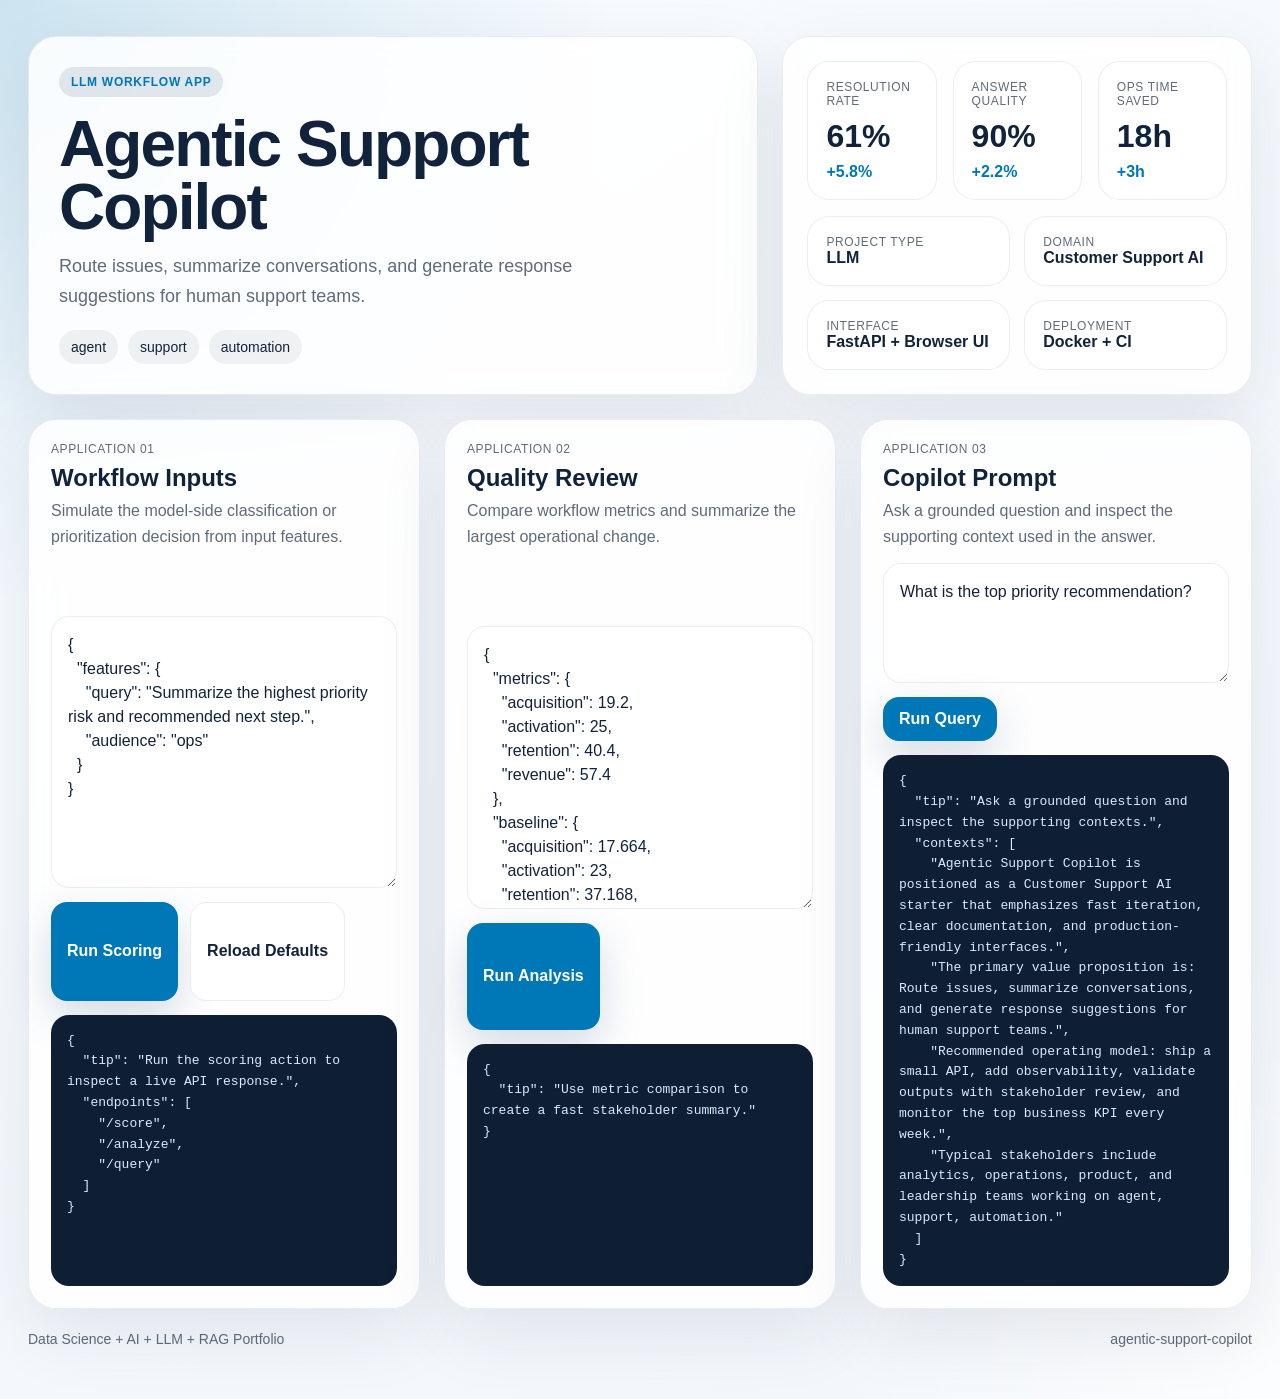
==== src/app/web/index.html @ 56e9114d "Publish production-ready portfolio project" ====
<!doctype html>
        <html lang="en">
        <head>
          <meta charset="utf-8">
          <meta name="viewport" content="width=device-width, initial-scale=1">
          <title>Agentic Support Copilot</title>
          <link rel="stylesheet" href="./styles.css">
          <style>:root { --accent: #0077b6; }</style>
        </head>
        <body>
          <div class="page">
            <section class="hero">
              <div class="panel hero-copy">
                <span class="eyebrow">LLM Workflow App</span>
                <h1 id="project-title">Agentic Support Copilot</h1>
                <p id="project-summary" class="lead">Route issues, summarize conversations, and generate response suggestions for human support teams.</p>
                <ul id="project-tags" class="tag-list">
                  <li>agent</li><li>support</li><li>automation</li>
                </ul>
              </div>
              <div class="panel hero-side">
                <div class="metric-grid">
                  <article class='card'><span>Resolution Rate</span><strong>61%</strong><em>+5.8%</em></article>
<article class='card'><span>Answer Quality</span><strong>90%</strong><em>+2.2%</em></article>
<article class='card'><span>Ops Time Saved</span><strong>18h</strong><em>+3h</em></article>
                </div>
                <div class="mini-grid">
                  <article class='mini-card'><span>Project Type</span><strong>LLM</strong></article><article class='mini-card'><span>Domain</span><strong>Customer Support AI</strong></article><article class='mini-card'><span>Interface</span><strong>FastAPI + Browser UI</strong></article><article class='mini-card'><span>Deployment</span><strong>Docker + CI</strong></article>
                </div>
              </div>
            </section>
            <section class="app-grid">
              <article class="panel module">
                <div class="module-header">
                  <span>Application 01</span>
                  <h2>Workflow Inputs</h2>
                  <p>Simulate the model-side classification or prioritization decision from input features.</p>
                </div>
                <textarea id="score-input"></textarea>
                <div class="button-row">
                  <button id="run-score">Run Scoring</button>
                  <button id="load-defaults" class="secondary" type="button">Reload Defaults</button>
                </div>
                <pre id="score-output"></pre>
              </article>
              <article class="panel module">
                <div class="module-header">
                  <span>Application 02</span>
                  <h2>Quality Review</h2>
                  <p>Compare workflow metrics and summarize the largest operational change.</p>
                </div>
                <textarea id="analyze-input"></textarea>
                <div class="button-row">
                  <button id="run-analyze">Run Analysis</button>
                </div>
                <pre id="analyze-output"></pre>
              </article>
              <article class="panel module">
                <div class="module-header">
                  <span>Application 03</span>
                  <h2>Copilot Prompt</h2>
                  <p>Ask a grounded question and inspect the supporting context used in the answer.</p>
                </div>
                <textarea id="query-input" class="query-input"></textarea>
                <div class="button-row">
                  <button id="run-query">Run Query</button>
                </div>
                <pre id="query-output"></pre>
              </article>
            </section>
            <footer class="footer">
              <span>Data Science + AI + LLM + RAG Portfolio</span>
              <span>agentic-support-copilot</span>
            </footer>
          </div>
          <script id="bootstrap-data" type="application/json">{"project": {"slug": "agentic-support-copilot", "title": "Agentic Support Copilot", "project_type": "llm", "domain": "Customer Support AI", "summary": "Route issues, summarize conversations, and generate response suggestions for human support teams.", "tags": ["agent", "support", "automation"]}, "sample_features": {"query": "Summarize the highest priority risk and recommended next step.", "audience": "ops"}, "sample_metrics": {"acquisition": 19.2, "activation": 25.0, "retention": 40.4, "revenue": 57.4}, "sample_query": "What is the top priority recommendation?", "knowledge_base": ["Agentic Support Copilot is positioned as a Customer Support AI starter that emphasizes fast iteration, clear documentation, and production-friendly interfaces.", "The primary value proposition is: Route issues, summarize conversations, and generate response suggestions for human support teams.", "Recommended operating model: ship a small API, add observability, validate outputs with stakeholder review, and monitor the top business KPI every week.", "Typical stakeholders include analytics, operations, product, and leadership teams working on agent, support, automation."], "dashboard_metrics": [{"label": "Resolution Rate", "value": "61%", "delta": "+5.8%"}, {"label": "Answer Quality", "value": "90%", "delta": "+2.2%"}, {"label": "Ops Time Saved", "value": "18h", "delta": "+3h"}]}</script>
          <script src="./app.js"></script>
        </body>
        </html>
---- src/app/web/styles.css ----
:root {
  --accent: #3d5a80;
  --accent-soft: rgba(61, 90, 128, 0.14);
  --bg: #f2f6fb;
  --card: rgba(255, 255, 255, 0.86);
  --line: rgba(16, 32, 51, 0.08);
  --ink: #11233a;
  --muted: #5f6b7a;
  --success: #2a9d8f;
}
* { box-sizing: border-box; }
html, body { margin: 0; min-height: 100%; }
body {
  font-family: "Avenir Next", "Segoe UI", sans-serif;
  color: var(--ink);
  background:
    radial-gradient(circle at top left, color-mix(in srgb, var(--accent) 20%, white), transparent 32%),
    radial-gradient(circle at bottom right, rgba(255,255,255,0.82), transparent 24%),
    linear-gradient(145deg, #f8fbff, var(--bg));
}
.page {
  max-width: 1320px;
  margin: 0 auto;
  padding: 36px 28px 52px;
}
.hero {
  display: grid;
  grid-template-columns: 1.4fr 0.9fr;
  gap: 24px;
  margin-bottom: 24px;
}
.panel {
  background: var(--card);
  border: 1px solid var(--line);
  border-radius: 28px;
  box-shadow: 0 24px 70px rgba(17, 35, 58, 0.09);
  backdrop-filter: blur(16px);
}
.hero-copy {
  padding: 30px;
}
.eyebrow {
  display: inline-flex;
  align-items: center;
  gap: 8px;
  padding: 8px 12px;
  background: var(--accent-soft);
  color: var(--accent);
  border-radius: 999px;
  text-transform: uppercase;
  letter-spacing: 0.06em;
  font-size: 12px;
  font-weight: 700;
}
h1 {
  margin: 16px 0 14px;
  font-size: clamp(2.2rem, 5vw, 4rem);
  line-height: 0.98;
  letter-spacing: -0.03em;
}
.lead {
  font-size: 18px;
  line-height: 1.65;
  color: var(--muted);
  max-width: 60ch;
  margin: 0;
}
.tag-list {
  display: flex;
  flex-wrap: wrap;
  gap: 10px;
  list-style: none;
  margin: 18px 0 0;
  padding: 0;
}
.tag-list li {
  padding: 9px 12px;
  border-radius: 999px;
  background: rgba(17, 35, 58, 0.06);
  color: var(--ink);
  font-size: 14px;
}
.hero-side {
  padding: 24px;
  display: grid;
  gap: 16px;
  align-content: space-between;
}
.metric-grid {
  display: grid;
  grid-template-columns: repeat(3, minmax(0, 1fr));
  gap: 16px;
}
.metric-card,
.mini-card,
.card {
  background: white;
  border: 1px solid var(--line);
  border-radius: 22px;
  padding: 18px;
}
.metric-card span,
.card span,
.mini-card span,
.module-header span {
  display: block;
  color: var(--muted);
  text-transform: uppercase;
  letter-spacing: 0.05em;
  font-size: 12px;
}
.metric-card strong,
.card strong {
  display: block;
  font-size: 32px;
  margin-top: 10px;
}
.metric-card em,
.card em {
  display: inline-block;
  margin-top: 8px;
  font-style: normal;
  color: var(--accent);
  font-weight: 700;
}
.mini-grid {
  display: grid;
  grid-template-columns: repeat(2, minmax(0, 1fr));
  gap: 14px;
}
.app-grid {
  display: grid;
  grid-template-columns: repeat(3, minmax(0, 1fr));
  gap: 24px;
}
.module {
  padding: 22px;
  display: grid;
  gap: 14px;
}
.module-header h2 {
  margin: 8px 0 6px;
  font-size: 24px;
}
.module-header p {
  margin: 0;
  color: var(--muted);
  line-height: 1.6;
}
textarea, input, button {
  font: inherit;
}
textarea {
  width: 100%;
  min-height: 220px;
  resize: vertical;
  border: 1px solid var(--line);
  border-radius: 18px;
  padding: 16px;
  background: rgba(255,255,255,0.92);
  color: var(--ink);
  line-height: 1.5;
}
.query-input {
  min-height: 120px;
}
button {
  border: 0;
  border-radius: 16px;
  background: var(--accent);
  color: white;
  padding: 13px 16px;
  font-weight: 700;
  cursor: pointer;
  box-shadow: 0 16px 40px rgba(61, 90, 128, 0.22);
}
button.secondary {
  background: white;
  color: var(--ink);
  border: 1px solid var(--line);
  box-shadow: none;
}
.button-row {
  display: flex;
  gap: 12px;
  flex-wrap: wrap;
}
pre {
  margin: 0;
  white-space: pre-wrap;
  word-break: break-word;
  background: #0e1f34;
  color: #dce8ff;
  border-radius: 18px;
  padding: 16px;
  min-height: 180px;
  font-size: 13px;
  line-height: 1.6;
  overflow: auto;
}
.footer {
  display: flex;
  justify-content: space-between;
  margin-top: 22px;
  color: var(--muted);
  font-size: 14px;
}
@media (max-width: 1080px) {
  .hero, .app-grid { grid-template-columns: 1fr; }
  .metric-grid { grid-template-columns: 1fr; }
}
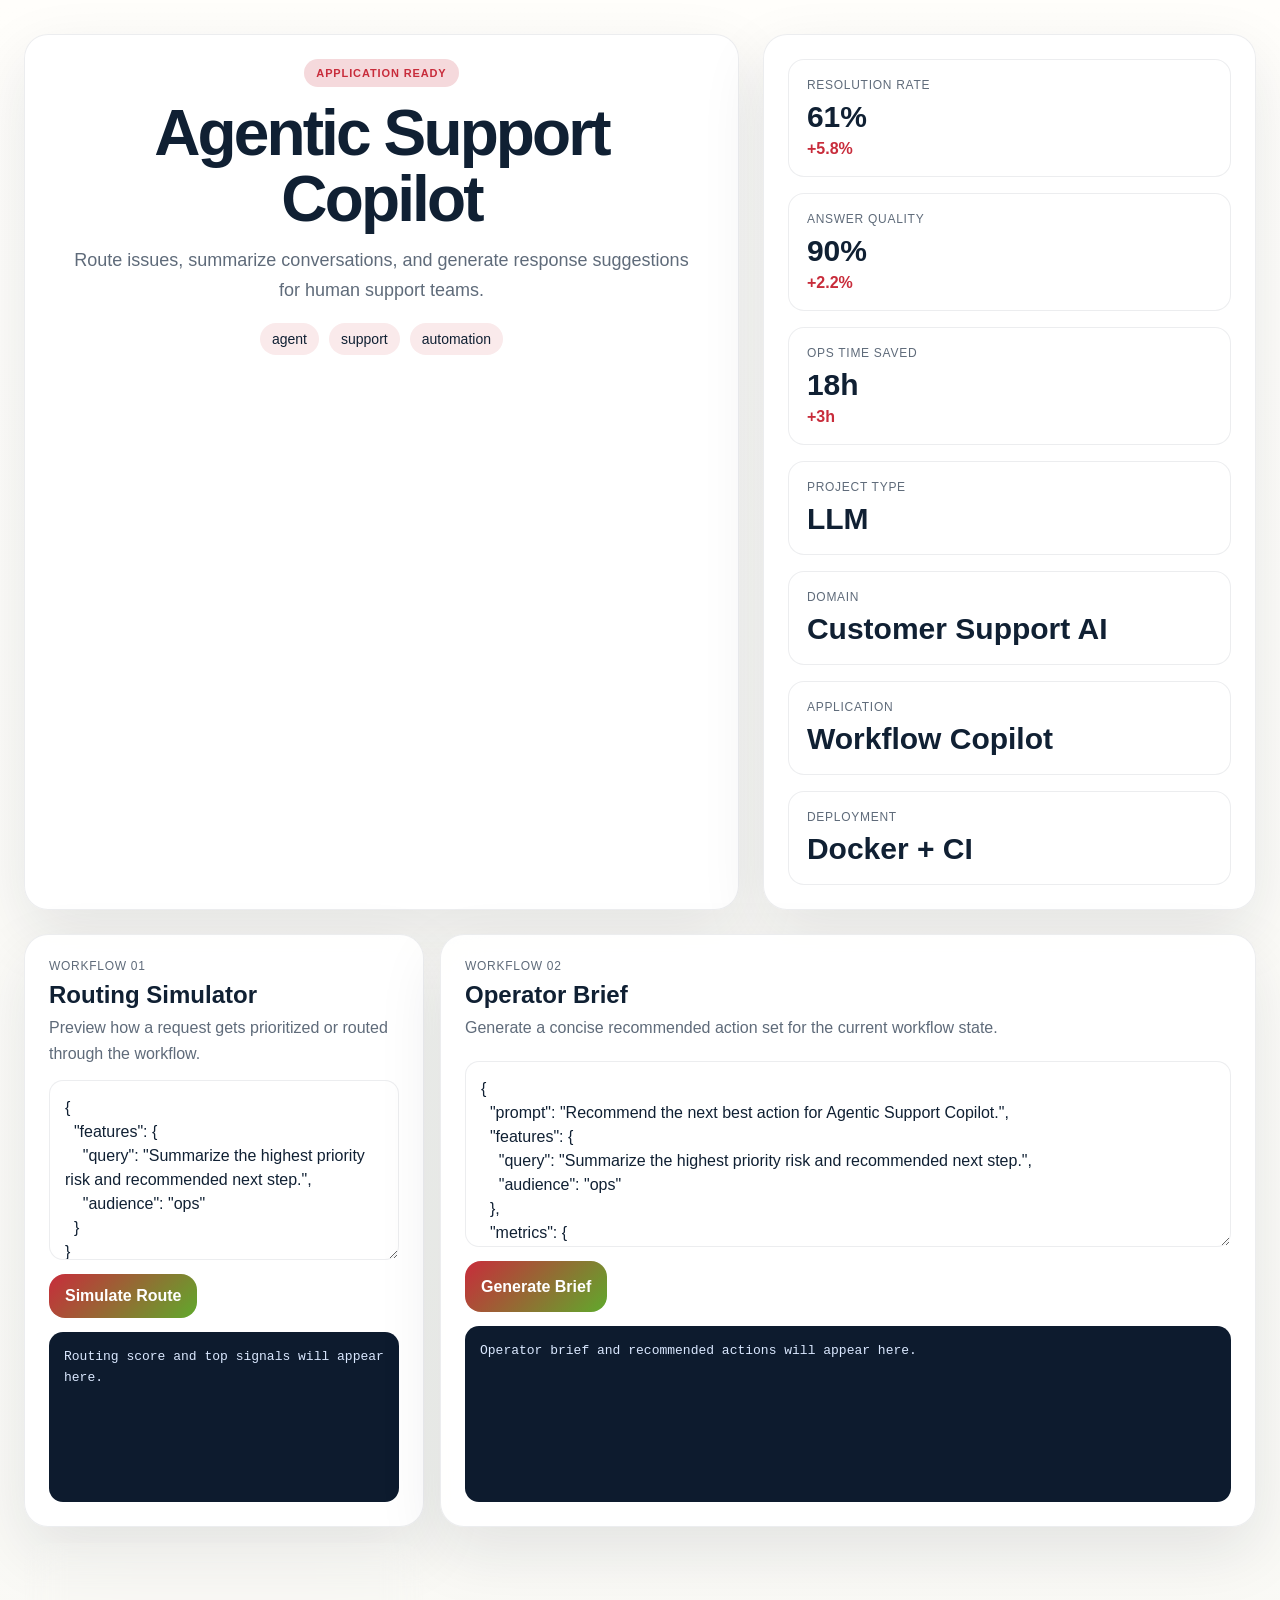
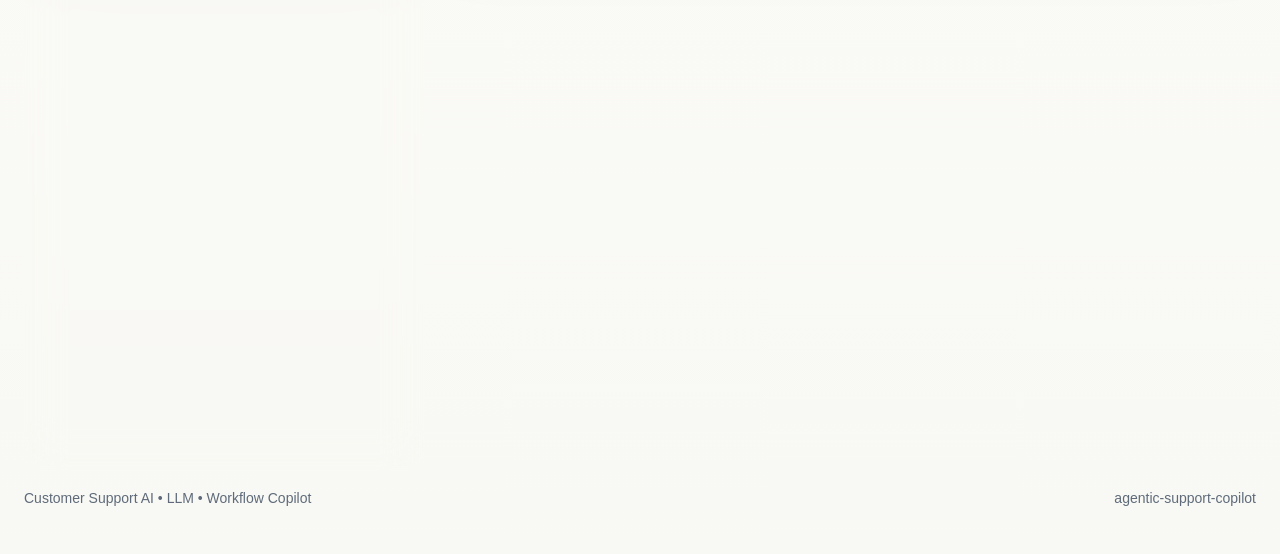
==== commit 3f3ced38: "Publish production-ready portfolio project" ====
--- a/src/app/web/index.html
+++ b/src/app/web/index.html
@@ -6,13 +6,12 @@
           <meta name="viewport" content="width=device-width, initial-scale=1">
           <title>Agentic Support Copilot</title>
           <link rel="stylesheet" href="./styles.css">
-          <style>:root { --accent: #0077b6; }</style>
         </head>
-        <body>
-          <div class="page">
+        <body class="surface-paper">
+          <div class="page layout-horizon eyebrow-solid headline-tall modules-2 hero-align-center">
             <section class="hero">
               <div class="panel hero-copy">
-                <span class="eyebrow">LLM Workflow App</span>
+                <span class="eyebrow" data-health>Workflow Copilot</span>
                 <h1 id="project-title">Agentic Support Copilot</h1>
                 <p id="project-summary" class="lead">Route issues, summarize conversations, and generate response suggestions for human support teams.</p>
                 <ul id="project-tags" class="tag-list">
@@ -26,55 +25,71 @@
 <article class='card'><span>Ops Time Saved</span><strong>18h</strong><em>+3h</em></article>
                 </div>
                 <div class="mini-grid">
-                  <article class='mini-card'><span>Project Type</span><strong>LLM</strong></article><article class='mini-card'><span>Domain</span><strong>Customer Support AI</strong></article><article class='mini-card'><span>Interface</span><strong>FastAPI + Browser UI</strong></article><article class='mini-card'><span>Deployment</span><strong>Docker + CI</strong></article>
+                  <article class='mini-card'><span>Project Type</span><strong>LLM</strong></article><article class='mini-card'><span>Domain</span><strong>Customer Support AI</strong></article><article class='mini-card'><span>Application</span><strong>Workflow Copilot</strong></article><article class='mini-card'><span>Deployment</span><strong>Docker + CI</strong></article>
                 </div>
               </div>
             </section>
             <section class="app-grid">
-              <article class="panel module">
-                <div class="module-header">
-                  <span>Application 01</span>
-                  <h2>Workflow Inputs</h2>
-                  <p>Simulate the model-side classification or prioritization decision from input features.</p>
-                </div>
-                <textarea id="score-input"></textarea>
-                <div class="button-row">
-                  <button id="run-score">Run Scoring</button>
-                  <button id="load-defaults" class="secondary" type="button">Reload Defaults</button>
-                </div>
-                <pre id="score-output"></pre>
-              </article>
-              <article class="panel module">
-                <div class="module-header">
-                  <span>Application 02</span>
-                  <h2>Quality Review</h2>
-                  <p>Compare workflow metrics and summarize the largest operational change.</p>
-                </div>
-                <textarea id="analyze-input"></textarea>
-                <div class="button-row">
-                  <button id="run-analyze">Run Analysis</button>
-                </div>
-                <pre id="analyze-output"></pre>
-              </article>
-              <article class="panel module">
-                <div class="module-header">
-                  <span>Application 03</span>
-                  <h2>Copilot Prompt</h2>
-                  <p>Ask a grounded question and inspect the supporting context used in the answer.</p>
-                </div>
-                <textarea id="query-input" class="query-input"></textarea>
-                <div class="button-row">
-                  <button id="run-query">Run Query</button>
-                </div>
-                <pre id="query-output"></pre>
-              </article>
+              <article class="panel module js-module span-normal">
+          <div class="module-header">
+            <span>Workflow 01</span>
+            <h2>Routing Simulator</h2>
+            <p>Preview how a request gets prioritized or routed through the workflow.</p>
+          </div>
+          <textarea class="js-input">{
+  &quot;features&quot;: {
+    &quot;query&quot;: &quot;Summarize the highest priority risk and recommended next step.&quot;,
+    &quot;audience&quot;: &quot;ops&quot;
+  }
+}</textarea>
+          <div class="button-row">
+            <button class="js-run" data-endpoint="/score" data-input-mode="json">Simulate Route</button>
+          </div>
+          <pre class="js-output">Routing score and top signals will appear here.</pre>
+        </article>
+<article class="panel module js-module span-wide">
+          <div class="module-header">
+            <span>Workflow 02</span>
+            <h2>Operator Brief</h2>
+            <p>Generate a concise recommended action set for the current workflow state.</p>
+          </div>
+          <textarea class="js-input">{
+  &quot;prompt&quot;: &quot;Recommend the next best action for Agentic Support Copilot.&quot;,
+  &quot;features&quot;: {
+    &quot;query&quot;: &quot;Summarize the highest priority risk and recommended next step.&quot;,
+    &quot;audience&quot;: &quot;ops&quot;
+  },
+  &quot;metrics&quot;: {
+    &quot;acquisition&quot;: 19.2,
+    &quot;activation&quot;: 25.0,
+    &quot;retention&quot;: 40.4,
+    &quot;revenue&quot;: 57.4
+  }
+}</textarea>
+          <div class="button-row">
+            <button class="js-run" data-endpoint="/recommend" data-input-mode="json">Generate Brief</button>
+          </div>
+          <pre class="js-output">Operator brief and recommended actions will appear here.</pre>
+        </article>
+<article class="panel module js-module span-normal">
+  <div class="module-header">
+    <span>Workflow 03</span>
+    <h2>Grounded Prompt</h2>
+    <p>Ask a targeted question and inspect the support context behind the answer.</p>
+  </div>
+  <textarea class="js-input module-input-text">What is the top priority recommendation for Agentic Support Copilot?</textarea>
+  <div class="button-row">
+    <button class="js-run" data-endpoint="/query" data-input-mode="text">Run Prompt</button>
+  </div>
+  <pre class="js-output">Grounded answer and context excerpts will appear here.</pre>
+</article>
             </section>
             <footer class="footer">
-              <span>Data Science + AI + LLM + RAG Portfolio</span>
+              <span>Customer Support AI • LLM • Workflow Copilot</span>
               <span>agentic-support-copilot</span>
             </footer>
           </div>
-          <script id="bootstrap-data" type="application/json">{"project": {"slug": "agentic-support-copilot", "title": "Agentic Support Copilot", "project_type": "llm", "domain": "Customer Support AI", "summary": "Route issues, summarize conversations, and generate response suggestions for human support teams.", "tags": ["agent", "support", "automation"]}, "sample_features": {"query": "Summarize the highest priority risk and recommended next step.", "audience": "ops"}, "sample_metrics": {"acquisition": 19.2, "activation": 25.0, "retention": 40.4, "revenue": 57.4}, "sample_query": "What is the top priority recommendation?", "knowledge_base": ["Agentic Support Copilot is positioned as a Customer Support AI starter that emphasizes fast iteration, clear documentation, and production-friendly interfaces.", "The primary value proposition is: Route issues, summarize conversations, and generate response suggestions for human support teams.", "Recommended operating model: ship a small API, add observability, validate outputs with stakeholder review, and monitor the top business KPI every week.", "Typical stakeholders include analytics, operations, product, and leadership teams working on agent, support, automation."], "dashboard_metrics": [{"label": "Resolution Rate", "value": "61%", "delta": "+5.8%"}, {"label": "Answer Quality", "value": "90%", "delta": "+2.2%"}, {"label": "Ops Time Saved", "value": "18h", "delta": "+3h"}]}</script>
+          <script id="bootstrap-data" type="application/json">{"project": {"slug": "agentic-support-copilot", "title": "Agentic Support Copilot", "project_type": "llm", "domain": "Customer Support AI", "summary": "Route issues, summarize conversations, and generate response suggestions for human support teams.", "tags": ["agent", "support", "automation"]}, "app_archetype": "copilot", "ui_profile": {"layout": "horizon", "surface": "paper", "font_stack": "\"Avenir Next\", \"Segoe UI\", sans-serif", "radius": 24, "shadow": 64, "eyebrow_style": "solid", "module_columns": 2, "hero_align": "center", "headline_mode": "tall"}, "app_modules": [{"label": "Workflow 01", "title": "Routing Simulator", "description": "Preview how a request gets prioritized or routed through the workflow.", "endpoint": "/score", "input_mode": "json", "cta": "Simulate Route", "prefill": "{\n  \"features\": {\n    \"query\": \"Summarize the highest priority risk and recommended next step.\",\n    \"audience\": \"ops\"\n  }\n}", "hint": "Routing score and top signals will appear here.", "span": "normal"}, {"label": "Workflow 02", "title": "Operator Brief", "description": "Generate a concise recommended action set for the current workflow state.", "endpoint": "/recommend", "input_mode": "json", "cta": "Generate Brief", "prefill": "{\n  \"prompt\": \"Recommend the next best action for Agentic Support Copilot.\",\n  \"features\": {\n    \"query\": \"Summarize the highest priority risk and recommended next step.\",\n    \"audience\": \"ops\"\n  },\n  \"metrics\": {\n    \"acquisition\": 19.2,\n    \"activation\": 25.0,\n    \"retention\": 40.4,\n    \"revenue\": 57.4\n  }\n}", "hint": "Operator brief and recommended actions will appear here.", "span": "wide"}, {"label": "Workflow 03", "title": "Grounded Prompt", "description": "Ask a targeted question and inspect the support context behind the answer.", "endpoint": "/query", "input_mode": "text", "cta": "Run Prompt", "prefill": "What is the top priority recommendation for Agentic Support Copilot?", "hint": "Grounded answer and context excerpts will appear here.", "span": "normal"}], "sample_features": {"query": "Summarize the highest priority risk and recommended next step.", "audience": "ops"}, "sample_metrics": {"acquisition": 19.2, "activation": 25.0, "retention": 40.4, "revenue": 57.4}, "knowledge_base": ["Agentic Support Copilot is positioned as a Customer Support AI starter that emphasizes fast iteration, clear documentation, and production-friendly interfaces.", "The primary value proposition is: Route issues, summarize conversations, and generate response suggestions for human support teams.", "Recommended operating model: ship a small API, add observability, validate outputs with stakeholder review, and monitor the top business KPI every week.", "Typical stakeholders include analytics, operations, product, and leadership teams working on agent, support, automation."], "dashboard_metrics": [{"label": "Resolution Rate", "value": "61%", "delta": "+5.8%"}, {"label": "Answer Quality", "value": "90%", "delta": "+2.2%"}, {"label": "Ops Time Saved", "value": "18h", "delta": "+3h"}]}</script>
           <script src="./app.js"></script>
         </body>
         </html>
--- a/src/app/web/styles.css
+++ b/src/app/web/styles.css
@@ -1,141 +1,185 @@
 
 :root {
-  --accent: #3d5a80;
-  --accent-soft: rgba(61, 90, 128, 0.14);
-  --bg: #f2f6fb;
+  --accent: #c82c3b;
+  --accent-2: #60a92c;
+  --accent-soft: color-mix(in srgb, var(--accent) 18%, white);
+  --radius: 24px;
+  --shadow-size: 64px;
+  --font-stack: "Avenir Next", "Segoe UI", sans-serif;
+  --bg: #f4f7fb;
   --card: rgba(255, 255, 255, 0.86);
   --line: rgba(16, 32, 51, 0.08);
-  --ink: #11233a;
+  --ink: #102033;
   --muted: #5f6b7a;
-  --success: #2a9d8f;
+  --output-bg: #0d1b2e;
+  --output-ink: #dae8ff;
 }
 * { box-sizing: border-box; }
 html, body { margin: 0; min-height: 100%; }
 body {
-  font-family: "Avenir Next", "Segoe UI", sans-serif;
+  font-family: var(--font-stack);
   color: var(--ink);
-  background:
-    radial-gradient(circle at top left, color-mix(in srgb, var(--accent) 20%, white), transparent 32%),
-    radial-gradient(circle at bottom right, rgba(255,255,255,0.82), transparent 24%),
-    linear-gradient(145deg, #f8fbff, var(--bg));
+  background: linear-gradient(145deg, #f8fbff, var(--bg));
+}
+body.surface-mist {
+  --bg: #eef4fb;
+  background:
+    radial-gradient(circle at top left, color-mix(in srgb, var(--accent) 18%, white), transparent 34%),
+    linear-gradient(145deg, #fbfdff, var(--bg));
+}
+body.surface-aurora {
+  --bg: #edf1ff;
+  background:
+    radial-gradient(circle at 0% 0%, color-mix(in srgb, var(--accent) 22%, white), transparent 38%),
+    radial-gradient(circle at 100% 100%, color-mix(in srgb, var(--accent-2) 20%, white), transparent 28%),
+    linear-gradient(135deg, #f7f8ff, var(--bg));
+}
+body.surface-sand {
+  --bg: #f5efe8;
+  --card: rgba(255, 251, 246, 0.9);
+  background:
+    linear-gradient(135deg, rgba(255,255,255,0.82), rgba(245, 239, 232, 0.98)),
+    radial-gradient(circle at top right, color-mix(in srgb, var(--accent) 16%, white), transparent 32%);
+}
+body.surface-slate {
+  --bg: #ecf0f7;
+  --card: rgba(248, 250, 255, 0.88);
+  background:
+    linear-gradient(160deg, #f7f9fc, var(--bg)),
+    radial-gradient(circle at bottom left, color-mix(in srgb, var(--accent-2) 16%, white), transparent 34%);
+}
+body.surface-paper {
+  --bg: #f8f8f4;
+  --card: rgba(255,255,255,0.93);
+  background:
+    linear-gradient(180deg, #fffefb, var(--bg));
+}
+body.surface-ink {
+  --bg: #0f1726;
+  --card: rgba(15, 23, 38, 0.88);
+  --line: rgba(226, 238, 255, 0.1);
+  --ink: #f5f8ff;
+  --muted: #b4c0cf;
+  --output-bg: rgba(255,255,255,0.06);
+  --output-ink: #f5f8ff;
+  background:
+    radial-gradient(circle at top left, color-mix(in srgb, var(--accent) 28%, transparent), transparent 42%),
+    linear-gradient(145deg, #09111d, var(--bg));
 }
 .page {
-  max-width: 1320px;
+  max-width: 1360px;
   margin: 0 auto;
-  padding: 36px 28px 52px;
-}
-.hero {
-  display: grid;
-  grid-template-columns: 1.4fr 0.9fr;
+  padding: 34px 24px 48px;
+  display: grid;
   gap: 24px;
-  margin-bottom: 24px;
 }
 .panel {
   background: var(--card);
   border: 1px solid var(--line);
-  border-radius: 28px;
-  box-shadow: 0 24px 70px rgba(17, 35, 58, 0.09);
-  backdrop-filter: blur(16px);
-}
-.hero-copy {
-  padding: 30px;
+  border-radius: var(--radius);
+  box-shadow: 0 24px var(--shadow-size) rgba(16, 32, 51, 0.1);
+  backdrop-filter: blur(18px);
+}
+.hero {
+  display: grid;
+  gap: 24px;
+}
+.hero-copy,
+.hero-side,
+.module {
+  padding: 24px;
 }
 .eyebrow {
   display: inline-flex;
   align-items: center;
   gap: 8px;
   padding: 8px 12px;
+  border-radius: 999px;
   background: var(--accent-soft);
   color: var(--accent);
-  border-radius: 999px;
   text-transform: uppercase;
-  letter-spacing: 0.06em;
-  font-size: 12px;
-  font-weight: 700;
+  letter-spacing: 0.08em;
+  font-size: 11px;
+  font-weight: 800;
+}
+.page.eyebrow-outline .eyebrow {
+  background: transparent;
+  border: 1px solid color-mix(in srgb, var(--accent) 40%, white);
+}
+.page.eyebrow-soft .eyebrow {
+  background: color-mix(in srgb, var(--accent) 12%, white);
+  color: color-mix(in srgb, var(--accent) 82%, black);
 }
 h1 {
-  margin: 16px 0 14px;
-  font-size: clamp(2.2rem, 5vw, 4rem);
-  line-height: 0.98;
-  letter-spacing: -0.03em;
-}
+  margin: 14px 0 12px;
+  font-size: clamp(2.2rem, 5vw, 4.4rem);
+  line-height: 0.96;
+  letter-spacing: -0.045em;
+}
+.page.headline-compact h1 { max-width: 10ch; }
+.page.headline-tall h1 { line-height: 1.03; font-size: clamp(2.4rem, 5vw, 4.8rem); }
 .lead {
+  margin: 0;
   font-size: 18px;
-  line-height: 1.65;
+  line-height: 1.68;
   color: var(--muted);
-  max-width: 60ch;
-  margin: 0;
+  max-width: 62ch;
 }
 .tag-list {
+  list-style: none;
   display: flex;
   flex-wrap: wrap;
   gap: 10px;
-  list-style: none;
   margin: 18px 0 0;
   padding: 0;
 }
 .tag-list li {
-  padding: 9px 12px;
+  padding: 8px 12px;
   border-radius: 999px;
-  background: rgba(17, 35, 58, 0.06);
+  background: color-mix(in srgb, var(--accent) 10%, white);
   color: var(--ink);
   font-size: 14px;
 }
 .hero-side {
-  padding: 24px;
   display: grid;
   gap: 16px;
-  align-content: space-between;
-}
-.metric-grid {
-  display: grid;
-  grid-template-columns: repeat(3, minmax(0, 1fr));
+}
+.metric-grid,
+.mini-grid,
+.app-grid {
+  display: grid;
   gap: 16px;
 }
-.metric-card,
-.mini-card,
-.card {
-  background: white;
+.card,
+.mini-card {
+  background: color-mix(in srgb, var(--card) 92%, white);
   border: 1px solid var(--line);
-  border-radius: 22px;
+  border-radius: calc(var(--radius) - 8px);
   padding: 18px;
 }
-.metric-card span,
 .card span,
 .mini-card span,
 .module-header span {
   display: block;
   color: var(--muted);
   text-transform: uppercase;
-  letter-spacing: 0.05em;
+  letter-spacing: 0.06em;
   font-size: 12px;
 }
-.metric-card strong,
-.card strong {
+.card strong,
+.mini-card strong {
   display: block;
-  font-size: 32px;
-  margin-top: 10px;
-}
-.metric-card em,
+  margin-top: 8px;
+  font-size: 30px;
+}
 .card em {
   display: inline-block;
-  margin-top: 8px;
+  margin-top: 6px;
   font-style: normal;
   color: var(--accent);
   font-weight: 700;
 }
-.mini-grid {
-  display: grid;
-  grid-template-columns: repeat(2, minmax(0, 1fr));
-  gap: 14px;
-}
-.app-grid {
-  display: grid;
-  grid-template-columns: repeat(3, minmax(0, 1fr));
-  gap: 24px;
-}
 .module {
-  padding: 22px;
   display: grid;
   gap: 14px;
 }
@@ -148,65 +192,157 @@
   color: var(--muted);
   line-height: 1.6;
 }
-textarea, input, button {
+textarea,
+button {
   font: inherit;
 }
 textarea {
   width: 100%;
-  min-height: 220px;
+  min-height: 180px;
   resize: vertical;
   border: 1px solid var(--line);
-  border-radius: 18px;
-  padding: 16px;
-  background: rgba(255,255,255,0.92);
+  border-radius: calc(var(--radius) - 10px);
+  padding: 15px;
+  background: rgba(255,255,255,0.82);
   color: var(--ink);
   line-height: 1.5;
 }
-.query-input {
-  min-height: 120px;
+body.surface-ink textarea {
+  background: rgba(255,255,255,0.05);
+}
+.module-input-text {
+  min-height: 110px;
+}
+.button-row {
+  display: flex;
+  flex-wrap: wrap;
+  gap: 10px;
 }
 button {
   border: 0;
   border-radius: 16px;
-  background: var(--accent);
+  background: linear-gradient(135deg, var(--accent), var(--accent-2));
   color: white;
   padding: 13px 16px;
   font-weight: 700;
   cursor: pointer;
-  box-shadow: 0 16px 40px rgba(61, 90, 128, 0.22);
-}
-button.secondary {
-  background: white;
-  color: var(--ink);
-  border: 1px solid var(--line);
-  box-shadow: none;
-}
-.button-row {
-  display: flex;
-  gap: 12px;
-  flex-wrap: wrap;
 }
 pre {
   margin: 0;
   white-space: pre-wrap;
   word-break: break-word;
-  background: #0e1f34;
-  color: #dce8ff;
-  border-radius: 18px;
-  padding: 16px;
-  min-height: 180px;
+  background: var(--output-bg);
+  color: var(--output-ink);
+  border-radius: calc(var(--radius) - 10px);
+  padding: 15px;
+  min-height: 170px;
+  line-height: 1.58;
   font-size: 13px;
-  line-height: 1.6;
   overflow: auto;
 }
 .footer {
   display: flex;
   justify-content: space-between;
-  margin-top: 22px;
   color: var(--muted);
   font-size: 14px;
 }
-@media (max-width: 1080px) {
-  .hero, .app-grid { grid-template-columns: 1fr; }
-  .metric-grid { grid-template-columns: 1fr; }
-}
+.page.layout-horizon .hero {
+  grid-template-columns: 1.45fr 1fr;
+  align-items: stretch;
+}
+.page.layout-horizon.modules-2 .app-grid,
+.page.layout-horizon.modules-3 .app-grid {
+  grid-template-columns: repeat(3, minmax(0, 1fr));
+}
+.page.layout-rail .hero {
+  grid-template-columns: 0.92fr 1.08fr;
+}
+.page.layout-rail .hero-copy {
+  padding-top: 34px;
+}
+.page.layout-rail .app-grid {
+  grid-template-columns: repeat(2, minmax(0, 1fr));
+}
+.page.layout-folio .hero {
+  grid-template-columns: 1fr;
+}
+.page.layout-folio .hero-copy {
+  text-align: center;
+}
+.page.layout-folio .lead {
+  margin-inline: auto;
+}
+.page.layout-folio .tag-list {
+  justify-content: center;
+}
+.page.layout-folio .metric-grid {
+  grid-template-columns: repeat(3, minmax(0, 1fr));
+}
+.page.layout-folio .mini-grid {
+  grid-template-columns: repeat(4, minmax(0, 1fr));
+}
+.page.layout-folio .app-grid {
+  grid-template-columns: repeat(2, minmax(0, 1fr));
+}
+.page.layout-board .hero {
+  grid-template-columns: 1fr;
+}
+.page.layout-board .hero-side {
+  grid-template-columns: 1.2fr 0.8fr;
+  align-items: start;
+}
+.page.layout-board .metric-grid {
+  grid-template-columns: repeat(3, minmax(0, 1fr));
+}
+.page.layout-board .app-grid {
+  grid-template-columns: repeat(4, minmax(0, 1fr));
+}
+.page.layout-stack .hero {
+  grid-template-columns: 1fr;
+}
+.page.layout-stack .hero-side {
+  grid-template-columns: repeat(2, minmax(0, 1fr));
+}
+.page.layout-stack .app-grid {
+  grid-template-columns: repeat(3, minmax(0, 1fr));
+}
+.page.layout-console .hero {
+  grid-template-columns: 1.1fr 0.9fr;
+}
+.page.layout-console .panel,
+.page.layout-console .card,
+.page.layout-console .mini-card {
+  border-radius: 18px;
+}
+.page.modules-2 .app-grid {
+  grid-template-columns: repeat(2, minmax(0, 1fr));
+}
+.module.span-wide {
+  grid-column: span 2;
+}
+.hero-align-center .hero-copy {
+  text-align: center;
+}
+.hero-align-center .lead,
+.hero-align-center .tag-list {
+  margin-inline: auto;
+  justify-content: center;
+}
+@media (max-width: 1120px) {
+  .page.layout-horizon .hero,
+  .page.layout-rail .hero,
+  .page.layout-console .hero,
+  .page.layout-board .hero-side,
+  .page.layout-folio .mini-grid,
+  .page.layout-stack .hero-side,
+  .page.modules-2 .app-grid,
+  .page.layout-board .app-grid,
+  .page.layout-stack .app-grid,
+  .page.layout-horizon.modules-3 .app-grid,
+  .page.layout-folio .app-grid {
+    grid-template-columns: 1fr;
+  }
+  .module.span-wide {
+    grid-column: auto;
+  }
+}
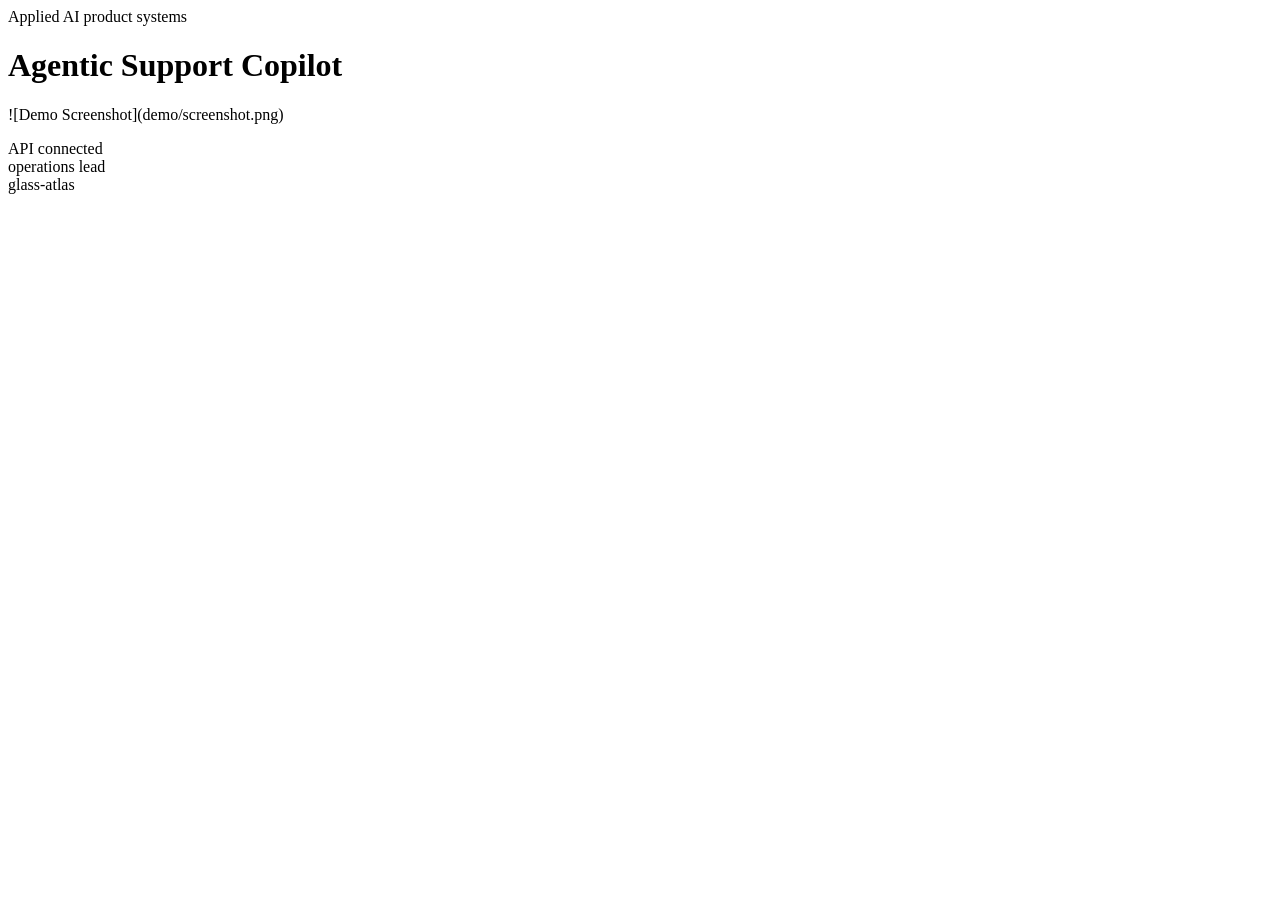
==== commit 88318f1b: "Upgrade to production-grade app scaffold and 3D landing page" ====
--- a/src/app/web/index.html
+++ b/src/app/web/index.html
@@ -1,95 +1,29 @@
-
-        <!doctype html>
-        <html lang="en">
-        <head>
-          <meta charset="utf-8">
-          <meta name="viewport" content="width=device-width, initial-scale=1">
-          <title>Agentic Support Copilot</title>
-          <link rel="stylesheet" href="./styles.css">
-        </head>
-        <body class="surface-paper">
-          <div class="page layout-horizon eyebrow-solid headline-tall modules-2 hero-align-center">
-            <section class="hero">
-              <div class="panel hero-copy">
-                <span class="eyebrow" data-health>Workflow Copilot</span>
-                <h1 id="project-title">Agentic Support Copilot</h1>
-                <p id="project-summary" class="lead">Route issues, summarize conversations, and generate response suggestions for human support teams.</p>
-                <ul id="project-tags" class="tag-list">
-                  <li>agent</li><li>support</li><li>automation</li>
-                </ul>
-              </div>
-              <div class="panel hero-side">
-                <div class="metric-grid">
-                  <article class='card'><span>Resolution Rate</span><strong>61%</strong><em>+5.8%</em></article>
-<article class='card'><span>Answer Quality</span><strong>90%</strong><em>+2.2%</em></article>
-<article class='card'><span>Ops Time Saved</span><strong>18h</strong><em>+3h</em></article>
-                </div>
-                <div class="mini-grid">
-                  <article class='mini-card'><span>Project Type</span><strong>LLM</strong></article><article class='mini-card'><span>Domain</span><strong>Customer Support AI</strong></article><article class='mini-card'><span>Application</span><strong>Workflow Copilot</strong></article><article class='mini-card'><span>Deployment</span><strong>Docker + CI</strong></article>
-                </div>
-              </div>
-            </section>
-            <section class="app-grid">
-              <article class="panel module js-module span-normal">
-          <div class="module-header">
-            <span>Workflow 01</span>
-            <h2>Routing Simulator</h2>
-            <p>Preview how a request gets prioritized or routed through the workflow.</p>
-          </div>
-          <textarea class="js-input">{
-  &quot;features&quot;: {
-    &quot;query&quot;: &quot;Summarize the highest priority risk and recommended next step.&quot;,
-    &quot;audience&quot;: &quot;ops&quot;
-  }
-}</textarea>
-          <div class="button-row">
-            <button class="js-run" data-endpoint="/score" data-input-mode="json">Simulate Route</button>
-          </div>
-          <pre class="js-output">Routing score and top signals will appear here.</pre>
-        </article>
-<article class="panel module js-module span-wide">
-          <div class="module-header">
-            <span>Workflow 02</span>
-            <h2>Operator Brief</h2>
-            <p>Generate a concise recommended action set for the current workflow state.</p>
-          </div>
-          <textarea class="js-input">{
-  &quot;prompt&quot;: &quot;Recommend the next best action for Agentic Support Copilot.&quot;,
-  &quot;features&quot;: {
-    &quot;query&quot;: &quot;Summarize the highest priority risk and recommended next step.&quot;,
-    &quot;audience&quot;: &quot;ops&quot;
-  },
-  &quot;metrics&quot;: {
-    &quot;acquisition&quot;: 19.2,
-    &quot;activation&quot;: 25.0,
-    &quot;retention&quot;: 40.4,
-    &quot;revenue&quot;: 57.4
-  }
-}</textarea>
-          <div class="button-row">
-            <button class="js-run" data-endpoint="/recommend" data-input-mode="json">Generate Brief</button>
-          </div>
-          <pre class="js-output">Operator brief and recommended actions will appear here.</pre>
-        </article>
-<article class="panel module js-module span-normal">
-  <div class="module-header">
-    <span>Workflow 03</span>
-    <h2>Grounded Prompt</h2>
-    <p>Ask a targeted question and inspect the support context behind the answer.</p>
+<!DOCTYPE html>
+<html lang="en">
+<head>
+  <meta charset="UTF-8" />
+  <meta name="viewport" content="width=device-width, initial-scale=1.0" />
+  <title>Agentic Support Copilot App</title>
+  <link rel="stylesheet" href="/assets/styles.css" />
+</head>
+<body>
+  <div id="scene" class="app-scene">
+    <header class="shell hero">
+      <div>
+        <span class="eyebrow">Applied AI product systems</span>
+        <h1>Agentic Support Copilot</h1>
+        <p>![Demo Screenshot](demo/screenshot.png)</p>
+      </div>
+      <aside class="status-card">
+        <div class="pill">API connected</div>
+        <div class="pill">operations lead</div>
+        <div class="pill">glass-atlas</div>
+      </aside>
+    </header>
+    <section id="metrics" class="grid metrics"></section>
+    <section id="signals" class="grid signals"></section>
   </div>
-  <textarea class="js-input module-input-text">What is the top priority recommendation for Agentic Support Copilot?</textarea>
-  <div class="button-row">
-    <button class="js-run" data-endpoint="/query" data-input-mode="text">Run Prompt</button>
-  </div>
-  <pre class="js-output">Grounded answer and context excerpts will appear here.</pre>
-</article>
-            </section>
-            <footer class="footer">
-              <span>Customer Support AI • LLM • Workflow Copilot</span>
-              <span>agentic-support-copilot</span>
-            </footer>
-          </div>
-          <script id="bootstrap-data" type="application/json">{"project": {"slug": "agentic-support-copilot", "title": "Agentic Support Copilot", "project_type": "llm", "domain": "Customer Support AI", "summary": "Route issues, summarize conversations, and generate response suggestions for human support teams.", "tags": ["agent", "support", "automation"]}, "app_archetype": "copilot", "ui_profile": {"layout": "horizon", "surface": "paper", "font_stack": "\"Avenir Next\", \"Segoe UI\", sans-serif", "radius": 24, "shadow": 64, "eyebrow_style": "solid", "module_columns": 2, "hero_align": "center", "headline_mode": "tall"}, "app_modules": [{"label": "Workflow 01", "title": "Routing Simulator", "description": "Preview how a request gets prioritized or routed through the workflow.", "endpoint": "/score", "input_mode": "json", "cta": "Simulate Route", "prefill": "{\n  \"features\": {\n    \"query\": \"Summarize the highest priority risk and recommended next step.\",\n    \"audience\": \"ops\"\n  }\n}", "hint": "Routing score and top signals will appear here.", "span": "normal"}, {"label": "Workflow 02", "title": "Operator Brief", "description": "Generate a concise recommended action set for the current workflow state.", "endpoint": "/recommend", "input_mode": "json", "cta": "Generate Brief", "prefill": "{\n  \"prompt\": \"Recommend the next best action for Agentic Support Copilot.\",\n  \"features\": {\n    \"query\": \"Summarize the highest priority risk and recommended next step.\",\n    \"audience\": \"ops\"\n  },\n  \"metrics\": {\n    \"acquisition\": 19.2,\n    \"activation\": 25.0,\n    \"retention\": 40.4,\n    \"revenue\": 57.4\n  }\n}", "hint": "Operator brief and recommended actions will appear here.", "span": "wide"}, {"label": "Workflow 03", "title": "Grounded Prompt", "description": "Ask a targeted question and inspect the support context behind the answer.", "endpoint": "/query", "input_mode": "text", "cta": "Run Prompt", "prefill": "What is the top priority recommendation for Agentic Support Copilot?", "hint": "Grounded answer and context excerpts will appear here.", "span": "normal"}], "sample_features": {"query": "Summarize the highest priority risk and recommended next step.", "audience": "ops"}, "sample_metrics": {"acquisition": 19.2, "activation": 25.0, "retention": 40.4, "revenue": 57.4}, "knowledge_base": ["Agentic Support Copilot is positioned as a Customer Support AI starter that emphasizes fast iteration, clear documentation, and production-friendly interfaces.", "The primary value proposition is: Route issues, summarize conversations, and generate response suggestions for human support teams.", "Recommended operating model: ship a small API, add observability, validate outputs with stakeholder review, and monitor the top business KPI every week.", "Typical stakeholders include analytics, operations, product, and leadership teams working on agent, support, automation."], "dashboard_metrics": [{"label": "Resolution Rate", "value": "61%", "delta": "+5.8%"}, {"label": "Answer Quality", "value": "90%", "delta": "+2.2%"}, {"label": "Ops Time Saved", "value": "18h", "delta": "+3h"}]}</script>
-          <script src="./app.js"></script>
-        </body>
-        </html>
+  <script>window.PROJECT_MANIFEST = {"slug": "agentic-support-copilot", "title": "Agentic Support Copilot", "summary": "![Demo Screenshot](demo/screenshot.png)", "domain": "Applied AI product systems", "audience": "operations lead", "promise": "Turn promising technical capability into a production-shaped workflow for real teams.", "hero": ["Production-grade app scaffold with API, CI, tests, Docker, and GitHub Pages landing.", "3D landing surface designed for GitHub Pages and recruiter-friendly storytelling.", "App backend structured for local or container deployment without changing the product narrative."], "kpis": [{"label": "Workflow clarity", "value": "93%", "note": "Operator actions mapped to product stages"}, {"label": "Deployment posture", "value": "API + Docker", "note": "Local and containerized startup paths"}, {"label": "Presentation layer", "value": "3D Pages ready", "note": "Static GitHub landing page included"}], "stages": ["ingest", "validate", "analyze", "decide", "monitor"], "cards": [{"title": "Operator cockpit", "body": "One-screen surface for the operations lead to understand what matters first."}, {"title": "API contract", "body": "Structured endpoints for health, manifest, readiness, and showcase data."}, {"title": "Deployment path", "body": "Repository includes Docker, Compose, CI workflow, and a Pages-ready landing surface."}], "scene": "glass-atlas", "theme": {"bg": "#10070a", "surface": "#1b1116", "ink": "#fff2ec", "muted": "#c7a49b", "accent": "#ff8b61", "accent2": "#ffd166"}, "pages_url": "https://r-behera.github.io/agentic-support-copilot/", "api_examples": {"health": {"status": "ok", "project": "agentic-support-copilot"}, "readiness": {"api": "ready", "landing_page": "docs/index.html", "container": "Dockerfile present"}, "signals": [{"name": "Decision coverage", "status": "strong", "detail": "App and landing narrative aligned"}, {"name": "Operator context", "status": "strong", "detail": "Primary user anchored as operations lead"}, {"name": "Delivery path", "status": "ready", "detail": "Pages + containerized app scaffold generated"}]}};</script>
+  <script src="/assets/app.js"></script>
+</body>
+</html>
